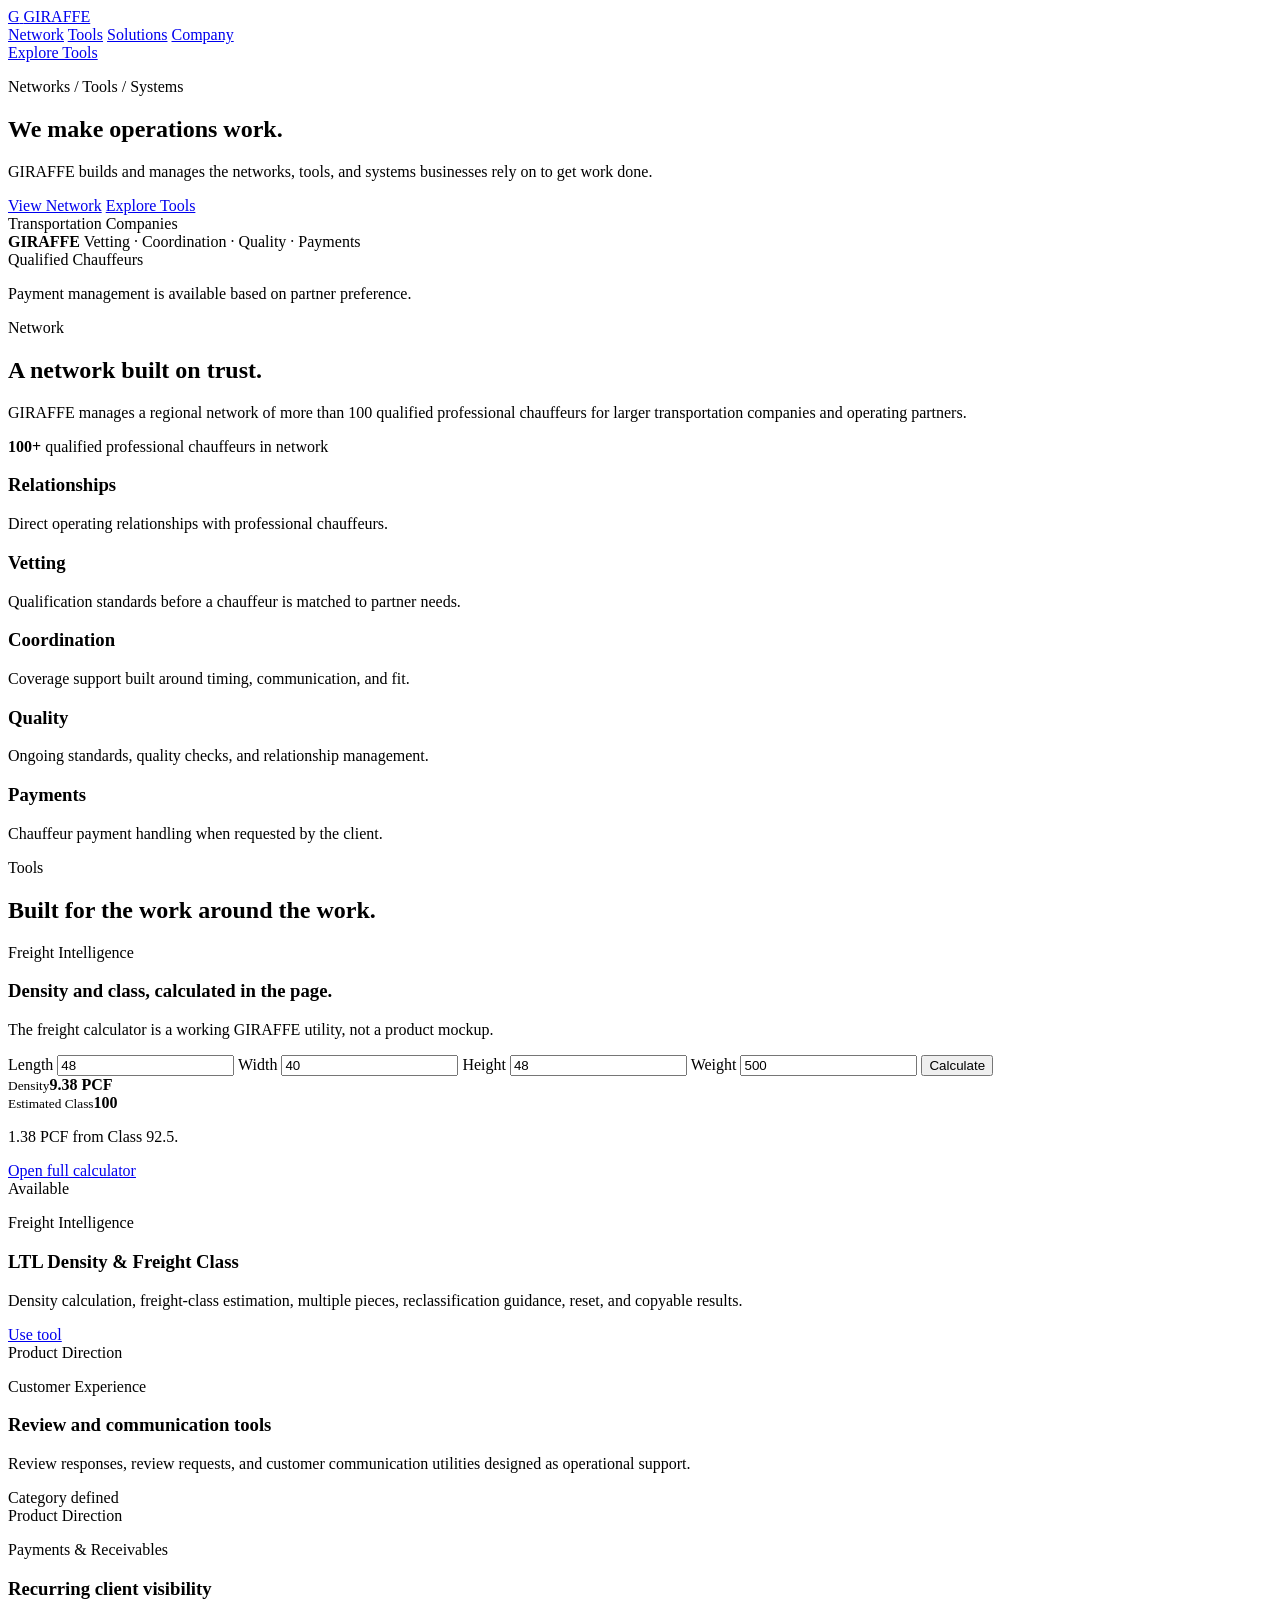
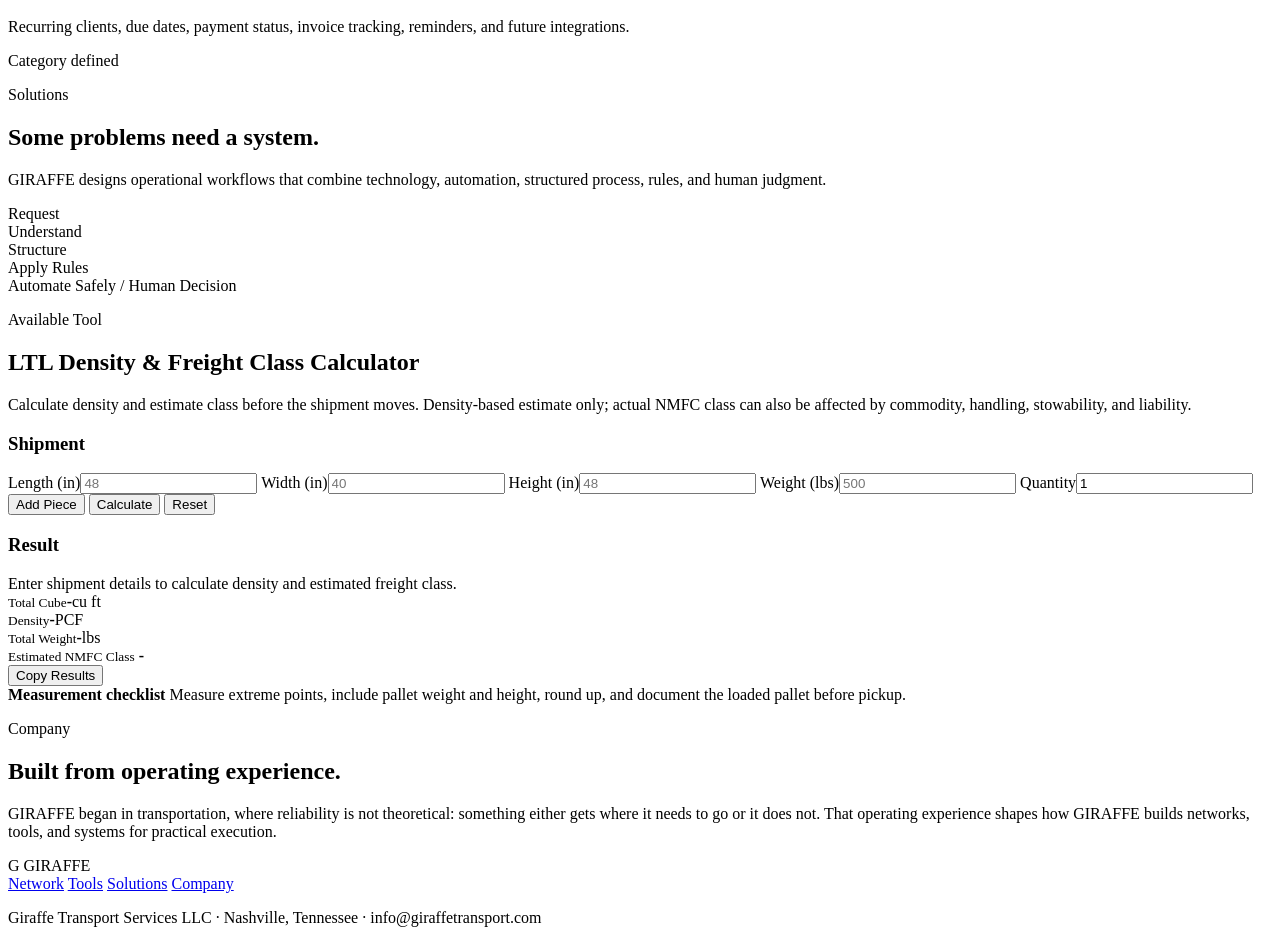
==== index.html @ 30cf12c5 "Create index.html" ====
<!DOCTYPE html>
<html lang="en">
<head>
  <meta charset="UTF-8" />
  <meta name="viewport" content="width=device-width, initial-scale=1.0" />
  <title>GIRAFFE | We make operations work</title>
  <meta name="description" content="GIRAFFE builds and manages the networks, tools, and systems businesses rely on to get work done." />
  <link rel="preconnect" href="https://fonts.googleapis.com">
  <link rel="preconnect" href="https://fonts.gstatic.com" crossorigin>
  <link href="https://fonts.googleapis.com/css2?family=Inter:wght@400;500;600;700;800&display=swap" rel="stylesheet">
  <link rel="stylesheet" href="styles.css" />
</head>
<body>
  <div class="ambient"></div>

  <header class="site-header">
    <a class="brand" href="#top" aria-label="GIRAFFE home">
      <span class="brand-mark">G</span>
      <span>GIRAFFE</span>
    </a>
    <nav aria-label="Primary navigation">
      <a href="#network">Network</a>
      <a href="#tools">Tools</a>
      <a href="#systems">Solutions</a>
      <a href="#company">Company</a>
    </nav>
    <a class="header-cta" href="#freight-tool">Explore Tools</a>
  </header>

  <main id="top">
    <section class="hero section-pad">
      <div class="hero-copy">
        <p class="eyebrow">Networks / Tools / Systems</p>
        <h1>We make operations work.</h1>
        <p class="hero-lede">GIRAFFE builds and manages the networks, tools, and systems businesses rely on to get work done.</p>
        <div class="hero-actions">
          <a class="button primary" href="#network">View Network</a>
          <a class="button secondary" href="#tools">Explore Tools</a>
        </div>
      </div>

      <div class="operating-map" aria-label="GIRAFFE operating model">
        <div class="map-node">Transportation Companies</div>
        <div class="map-core">
          <strong>GIRAFFE</strong>
          <span>Vetting · Coordination · Quality · Payments</span>
        </div>
        <div class="map-node">Qualified Chauffeurs</div>
        <p>Payment management is available based on partner preference.</p>
      </div>
    </section>

    <section id="network" class="network section-pad">
      <div class="section-intro wide">
        <p class="eyebrow">Network</p>
        <h2>A network built on trust.</h2>
        <p>GIRAFFE manages a regional network of more than 100 qualified professional chauffeurs for larger transportation companies and operating partners.</p>
      </div>

      <div class="network-grid">
        <div class="network-proof">
          <strong>100+</strong>
          <span>qualified professional chauffeurs in network</span>
        </div>
        <div class="network-process">
          <article>
            <h3>Relationships</h3>
            <p>Direct operating relationships with professional chauffeurs.</p>
          </article>
          <article>
            <h3>Vetting</h3>
            <p>Qualification standards before a chauffeur is matched to partner needs.</p>
          </article>
          <article>
            <h3>Coordination</h3>
            <p>Coverage support built around timing, communication, and fit.</p>
          </article>
          <article>
            <h3>Quality</h3>
            <p>Ongoing standards, quality checks, and relationship management.</p>
          </article>
          <article>
            <h3>Payments</h3>
            <p>Chauffeur payment handling when requested by the client.</p>
          </article>
        </div>
      </div>
    </section>

    <section id="tools" class="tools section-pad">
      <div class="section-intro wide">
        <p class="eyebrow">Tools</p>
        <h2>Built for the work around the work.</h2>
      </div>

      <div class="demo-shell" id="freight-demo">
        <div class="quick-copy">
          <p class="eyebrow">Freight Intelligence</p>
          <h3>Density and class, calculated in the page.</h3>
          <p>The freight calculator is a working GIRAFFE utility, not a product mockup.</p>
        </div>
        <div class="quick-inputs" aria-label="Quick freight calculator">
          <label>Length <input id="quickLength" type="number" value="48" min="1" /></label>
          <label>Width <input id="quickWidth" type="number" value="40" min="1" /></label>
          <label>Height <input id="quickHeight" type="number" value="48" min="1" /></label>
          <label>Weight <input id="quickWeight" type="number" value="500" min="1" /></label>
          <button class="button primary" id="quickCalculate">Calculate</button>
        </div>
        <div class="quick-results" aria-live="polite">
          <div><small>Density</small><strong id="quickDensity">9.38 PCF</strong></div>
          <div><small>Estimated Class</small><strong id="quickClass">100</strong></div>
          <p id="quickDistance">1.38 PCF from Class 92.5.</p>
          <a href="#freight-tool">Open full calculator</a>
        </div>
      </div>

      <div class="tool-grid">
        <article class="tool-card live">
          <div class="status available">Available</div>
          <p class="tool-kicker">Freight Intelligence</p>
          <h3>LTL Density & Freight Class</h3>
          <p>Density calculation, freight-class estimation, multiple pieces, reclassification guidance, reset, and copyable results.</p>
          <a href="#freight-tool">Use tool</a>
        </article>
        <article class="tool-card">
          <div class="status direction">Product Direction</div>
          <p class="tool-kicker">Customer Experience</p>
          <h3>Review and communication tools</h3>
          <p>Review responses, review requests, and customer communication utilities designed as operational support.</p>
          <span>Category defined</span>
        </article>
        <article class="tool-card">
          <div class="status direction">Product Direction</div>
          <p class="tool-kicker">Payments & Receivables</p>
          <h3>Recurring client visibility</h3>
          <p>Recurring clients, due dates, payment status, invoice tracking, reminders, and future integrations.</p>
          <span>Category defined</span>
        </article>
      </div>
    </section>

    <section id="systems" class="systems section-pad">
      <div class="split">
        <div>
          <p class="eyebrow">Solutions</p>
          <h2>Some problems need a system.</h2>
          <p>GIRAFFE designs operational workflows that combine technology, automation, structured process, rules, and human judgment.</p>
        </div>
        <div class="workflow" aria-label="Workflow model">
          <div>Request</div>
          <div>Understand</div>
          <div>Structure</div>
          <div>Apply Rules</div>
          <div>Automate Safely / Human Decision</div>
        </div>
      </div>
    </section>

    <section id="freight-tool" class="calculator section-pad">
      <div class="section-intro wide">
        <p class="eyebrow">Available Tool</p>
        <h2>LTL Density & Freight Class Calculator</h2>
        <p>Calculate density and estimate class before the shipment moves. Density-based estimate only; actual NMFC class can also be affected by commodity, handling, stowability, and liability.</p>
      </div>

      <div class="calculator-shell">
        <div class="calc-card input-card">
          <h3>Shipment</h3>
          <div class="input-grid">
            <label>Length (in)<input type="number" id="length" placeholder="48" min="1" step="0.1"></label>
            <label>Width (in)<input type="number" id="width" placeholder="40" min="1" step="0.1"></label>
            <label>Height (in)<input type="number" id="height" placeholder="48" min="1" step="0.1"></label>
            <label>Weight (lbs)<input type="number" id="weight" placeholder="500" min="1" step="0.1"></label>
            <label>Quantity<input type="number" id="qty" value="1" min="1" step="1"></label>
          </div>
          <div class="calc-actions">
            <button id="addPiece">Add Piece</button>
            <button id="calculate" class="primary-action">Calculate</button>
            <button id="resetAll" class="ghost-action">Reset</button>
          </div>
          <div id="pieceList" class="piece-list"></div>
        </div>

        <div class="calc-card result-card">
          <h3>Result</h3>
          <div id="emptyState" class="empty-state">Enter shipment details to calculate density and estimated freight class.</div>
          <div id="results" class="results">
            <div class="result-grid">
              <div><small>Total Cube</small><strong id="totalCube">-</strong><span>cu ft</span></div>
              <div><small>Density</small><strong id="density">-</strong><span>PCF</span></div>
              <div><small>Total Weight</small><strong id="totalWeight">-</strong><span>lbs</span></div>
            </div>
            <div class="class-result">
              <small>Estimated NMFC Class</small>
              <strong id="classBadge">-</strong>
            </div>
            <div id="whatIf" class="what-if"></div>
            <button id="copyResults" class="copy-button">Copy Results</button>
          </div>
        </div>
      </div>

      <div class="checklist">
        <strong>Measurement checklist</strong>
        <span>Measure extreme points, include pallet weight and height, round up, and document the loaded pallet before pickup.</span>
      </div>
    </section>

    <section id="company" class="company section-pad">
      <p class="eyebrow">Company</p>
      <h2>Built from operating experience.</h2>
      <p>GIRAFFE began in transportation, where reliability is not theoretical: something either gets where it needs to go or it does not. That operating experience shapes how GIRAFFE builds networks, tools, and systems for practical execution.</p>
    </section>
  </main>

  <footer class="footer">
    <div class="brand">
      <span class="brand-mark">G</span>
      <span>GIRAFFE</span>
    </div>
    <div>
      <a href="#network">Network</a>
      <a href="#tools">Tools</a>
      <a href="#systems">Solutions</a>
      <a href="#company">Company</a>
    </div>
    <p>Giraffe Transport Services LLC · Nashville, Tennessee · info@giraffetransport.com</p>
  </footer>

  <script src="script.js"></script>
</body>
</html>
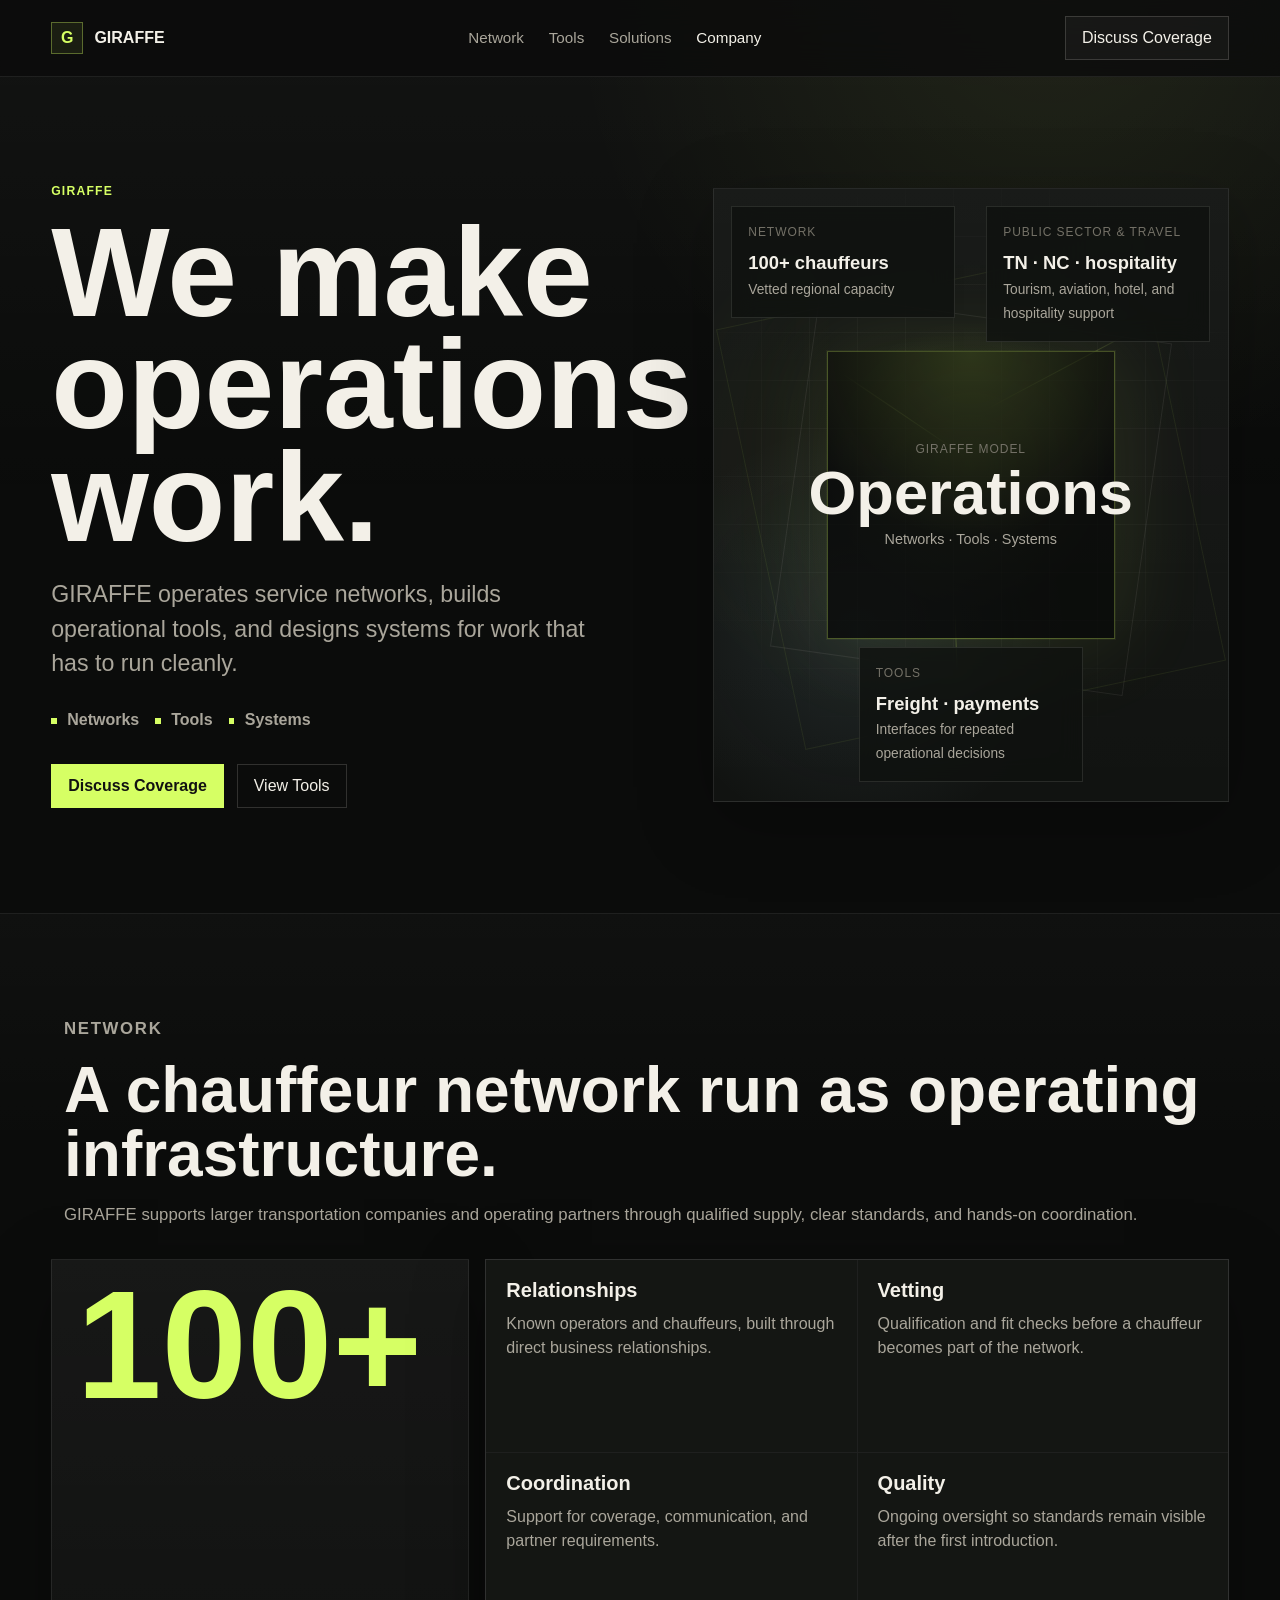
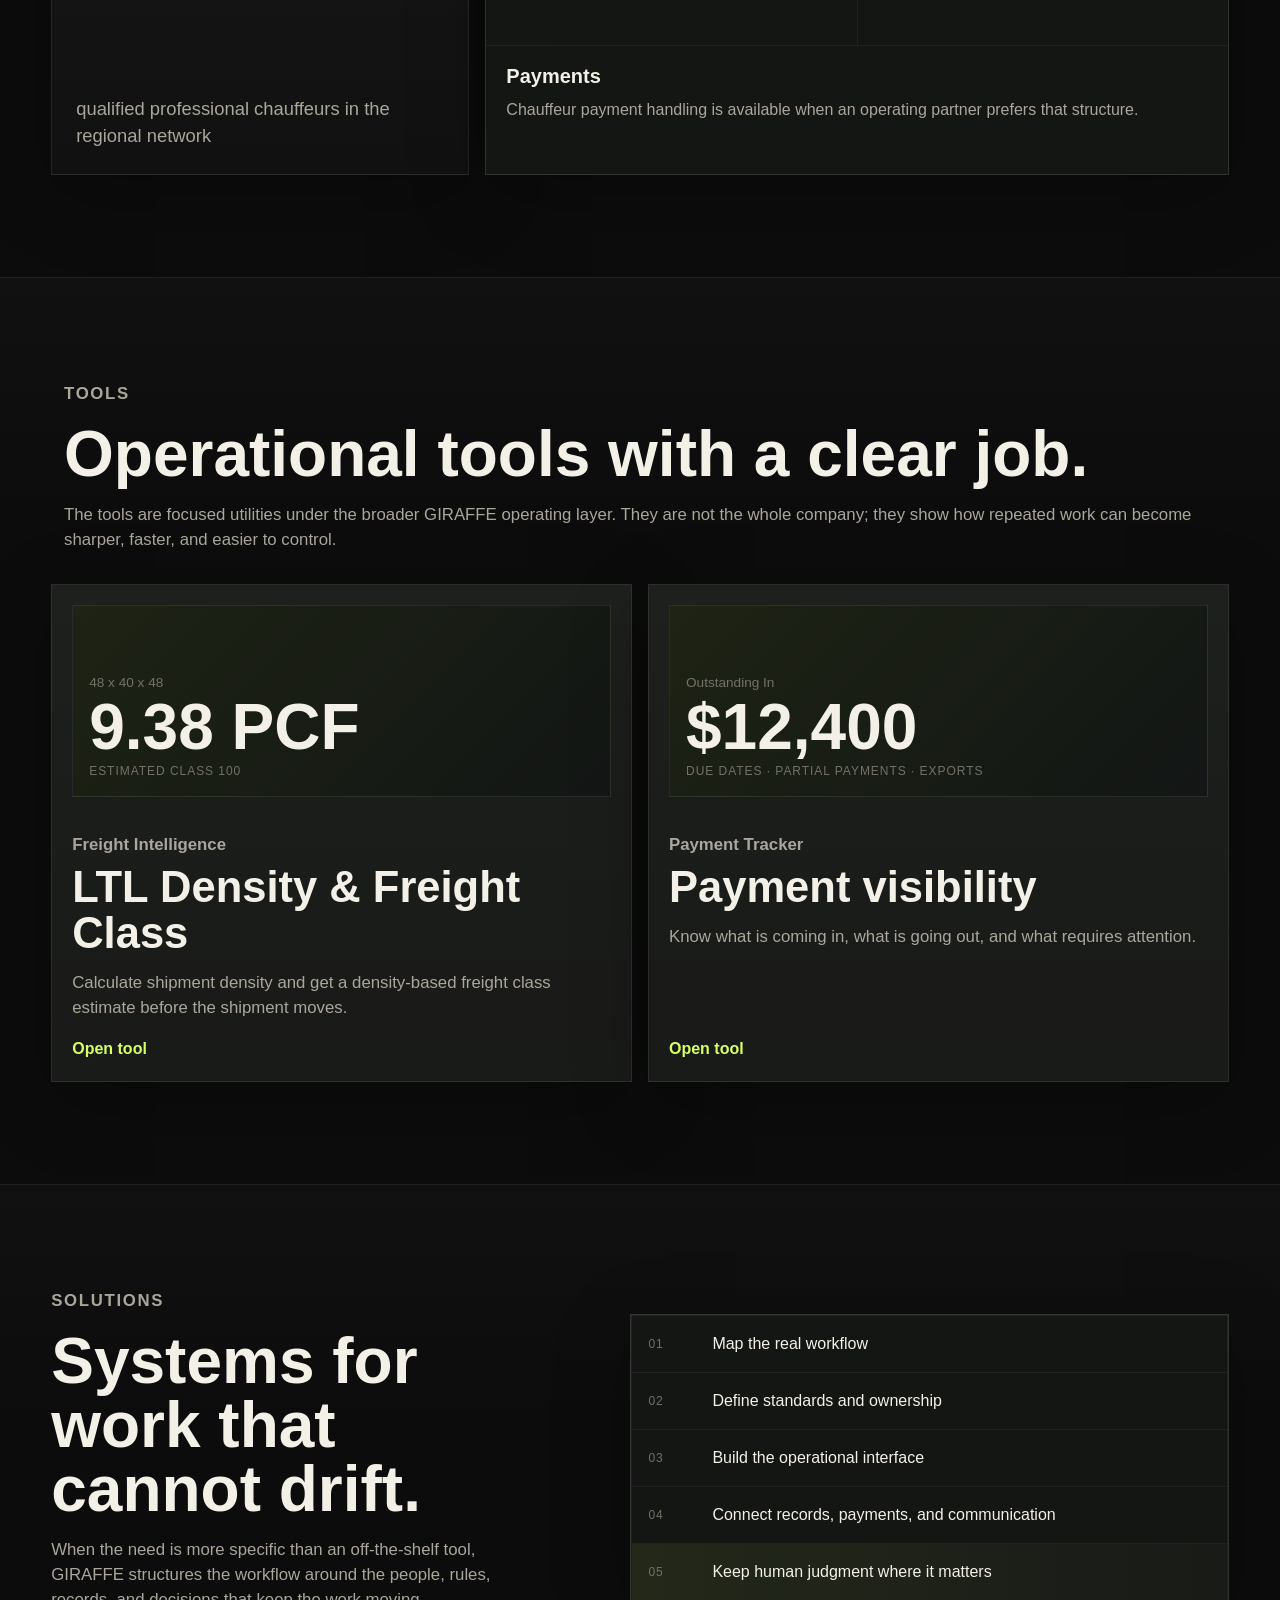
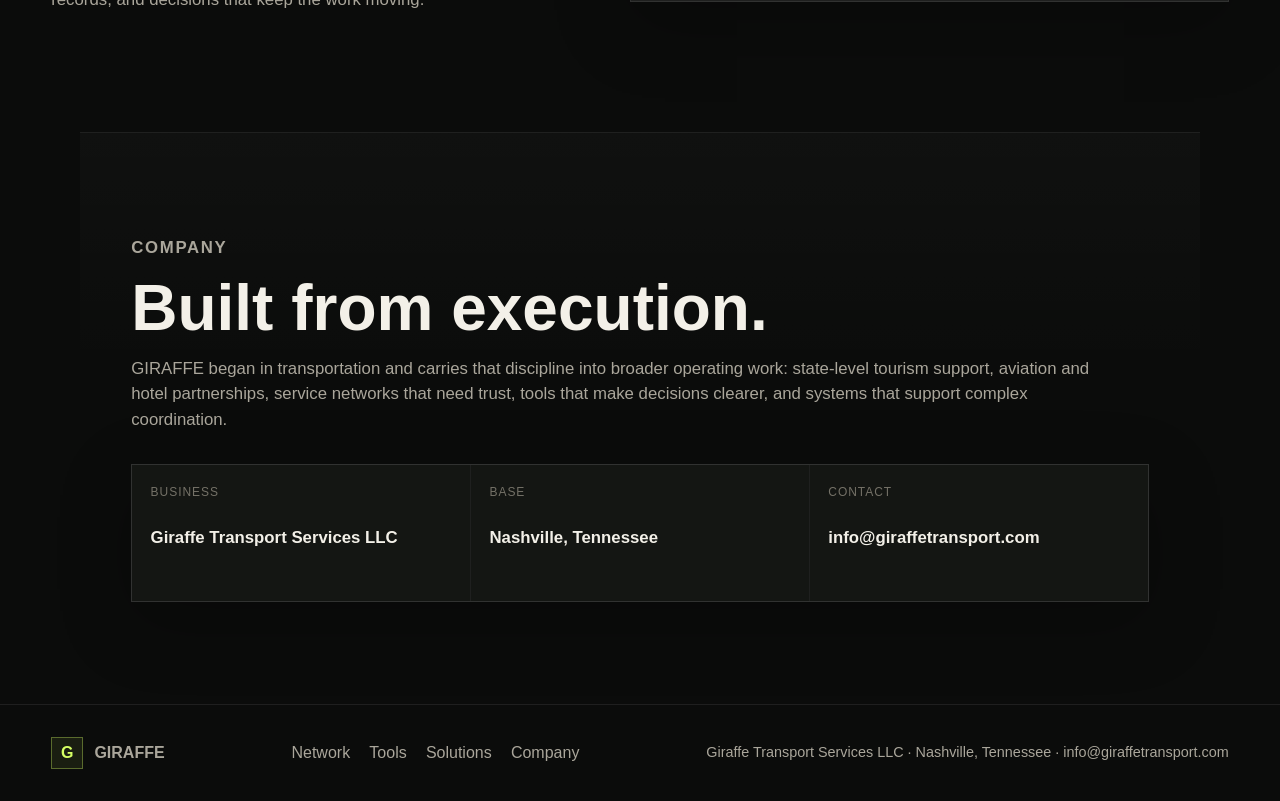
==== commit 871d3841: "Publish refined GIRAFFE homepage" ====
--- a/index.html
+++ b/index.html
@@ -4,11 +4,11 @@
   <meta charset="UTF-8" />
   <meta name="viewport" content="width=device-width, initial-scale=1.0" />
   <title>GIRAFFE | We make operations work</title>
-  <meta name="description" content="GIRAFFE builds and manages the networks, tools, and systems businesses rely on to get work done." />
+  <meta name="description" content="GIRAFFE operates service networks, builds practical tools, and designs systems for complex operational work." />
   <link rel="preconnect" href="https://fonts.googleapis.com">
   <link rel="preconnect" href="https://fonts.gstatic.com" crossorigin>
   <link href="https://fonts.googleapis.com/css2?family=Inter:wght@400;500;600;700;800&display=swap" rel="stylesheet">
-  <link rel="stylesheet" href="styles.css" />
+  <link rel="stylesheet" href="styles.css?v=13" />
 </head>
 <body>
   <div class="ambient"></div>
@@ -24,192 +24,160 @@
       <a href="#systems">Solutions</a>
       <a href="#company">Company</a>
     </nav>
-    <a class="header-cta" href="#freight-tool">Explore Tools</a>
+    <a class="header-cta" href="#company">Discuss Coverage</a>
   </header>
 
   <main id="top">
     <section class="hero section-pad">
       <div class="hero-copy">
-        <p class="eyebrow">Networks / Tools / Systems</p>
+        <p class="eyebrow">GIRAFFE</p>
         <h1>We make operations work.</h1>
-        <p class="hero-lede">GIRAFFE builds and manages the networks, tools, and systems businesses rely on to get work done.</p>
+        <p class="hero-lede">GIRAFFE operates service networks, builds operational tools, and designs systems for work that has to run cleanly.</p>
+        <div class="hero-signals" aria-label="GIRAFFE operating signals">
+          <span>Networks</span>
+          <span>Tools</span>
+          <span>Systems</span>
+        </div>
         <div class="hero-actions">
-          <a class="button primary" href="#network">View Network</a>
-          <a class="button secondary" href="#tools">Explore Tools</a>
-        </div>
-      </div>
-
-      <div class="operating-map" aria-label="GIRAFFE operating model">
-        <div class="map-node">Transportation Companies</div>
-        <div class="map-core">
-          <strong>GIRAFFE</strong>
-          <span>Vetting · Coordination · Quality · Payments</span>
-        </div>
-        <div class="map-node">Qualified Chauffeurs</div>
-        <p>Payment management is available based on partner preference.</p>
-      </div>
-    </section>
-
-    <section id="network" class="network section-pad">
+          <a class="button primary" href="#company">Discuss Coverage</a>
+          <a class="button secondary" href="#tools">View Tools</a>
+        </div>
+      </div>
+
+      <div class="model-stage" aria-label="GIRAFFE operating model">
+        <div class="model-grid" aria-hidden="true"></div>
+        <div class="model-core">
+          <small>GIRAFFE Model</small>
+          <strong>Operations</strong>
+          <span>Networks · Tools · Systems</span>
+        </div>
+        <div class="model-node node-network">
+          <small>Network</small>
+          <strong>100+ chauffeurs</strong>
+          <span>Vetted regional capacity</span>
+        </div>
+        <div class="model-node node-travel">
+          <small>Public Sector & Travel</small>
+          <strong>TN · NC · hospitality</strong>
+          <span>Tourism, aviation, hotel, and hospitality support</span>
+        </div>
+        <div class="model-node node-tools">
+          <small>Tools</small>
+          <strong>Freight · payments</strong>
+          <span>Interfaces for repeated operational decisions</span>
+        </div>
+        <div class="model-line line-one" aria-hidden="true"></div>
+        <div class="model-line line-two" aria-hidden="true"></div>
+        <div class="model-line line-three" aria-hidden="true"></div>
+      </div>
+    </section>
+
+    <section id="network" class="network chapter section-pad">
       <div class="section-intro wide">
         <p class="eyebrow">Network</p>
-        <h2>A network built on trust.</h2>
-        <p>GIRAFFE manages a regional network of more than 100 qualified professional chauffeurs for larger transportation companies and operating partners.</p>
+        <h2>A chauffeur network run as operating infrastructure.</h2>
+        <p>GIRAFFE supports larger transportation companies and operating partners through qualified supply, clear standards, and hands-on coordination.</p>
       </div>
 
       <div class="network-grid">
         <div class="network-proof">
           <strong>100+</strong>
-          <span>qualified professional chauffeurs in network</span>
+          <span>qualified professional chauffeurs in the regional network</span>
         </div>
         <div class="network-process">
           <article>
             <h3>Relationships</h3>
-            <p>Direct operating relationships with professional chauffeurs.</p>
+            <p>Known operators and chauffeurs, built through direct business relationships.</p>
           </article>
           <article>
             <h3>Vetting</h3>
-            <p>Qualification standards before a chauffeur is matched to partner needs.</p>
+            <p>Qualification and fit checks before a chauffeur becomes part of the network.</p>
           </article>
           <article>
             <h3>Coordination</h3>
-            <p>Coverage support built around timing, communication, and fit.</p>
+            <p>Support for coverage, communication, and partner requirements.</p>
           </article>
           <article>
             <h3>Quality</h3>
-            <p>Ongoing standards, quality checks, and relationship management.</p>
+            <p>Ongoing oversight so standards remain visible after the first introduction.</p>
           </article>
           <article>
             <h3>Payments</h3>
-            <p>Chauffeur payment handling when requested by the client.</p>
-          </article>
-        </div>
-      </div>
-    </section>
-
-    <section id="tools" class="tools section-pad">
+            <p>Chauffeur payment handling is available when an operating partner prefers that structure.</p>
+          </article>
+        </div>
+      </div>
+    </section>
+
+    <section id="tools" class="tools chapter section-pad">
       <div class="section-intro wide">
         <p class="eyebrow">Tools</p>
-        <h2>Built for the work around the work.</h2>
-      </div>
-
-      <div class="demo-shell" id="freight-demo">
-        <div class="quick-copy">
-          <p class="eyebrow">Freight Intelligence</p>
-          <h3>Density and class, calculated in the page.</h3>
-          <p>The freight calculator is a working GIRAFFE utility, not a product mockup.</p>
-        </div>
-        <div class="quick-inputs" aria-label="Quick freight calculator">
-          <label>Length <input id="quickLength" type="number" value="48" min="1" /></label>
-          <label>Width <input id="quickWidth" type="number" value="40" min="1" /></label>
-          <label>Height <input id="quickHeight" type="number" value="48" min="1" /></label>
-          <label>Weight <input id="quickWeight" type="number" value="500" min="1" /></label>
-          <button class="button primary" id="quickCalculate">Calculate</button>
-        </div>
-        <div class="quick-results" aria-live="polite">
-          <div><small>Density</small><strong id="quickDensity">9.38 PCF</strong></div>
-          <div><small>Estimated Class</small><strong id="quickClass">100</strong></div>
-          <p id="quickDistance">1.38 PCF from Class 92.5.</p>
-          <a href="#freight-tool">Open full calculator</a>
-        </div>
+        <h2>Operational tools with a clear job.</h2>
+        <p>The tools are focused utilities under the broader GIRAFFE operating layer. They are not the whole company; they show how repeated work can become sharper, faster, and easier to control.</p>
       </div>
 
       <div class="tool-grid">
-        <article class="tool-card live">
-          <div class="status available">Available</div>
+        <article class="tool-card tool-link-card">
+          <div class="tool-preview freight-preview" aria-hidden="true">
+            <span>48 x 40 x 48</span>
+            <strong>9.38 PCF</strong>
+            <small>Estimated Class 100</small>
+          </div>
           <p class="tool-kicker">Freight Intelligence</p>
           <h3>LTL Density & Freight Class</h3>
-          <p>Density calculation, freight-class estimation, multiple pieces, reclassification guidance, reset, and copyable results.</p>
-          <a href="#freight-tool">Use tool</a>
+          <p>Calculate shipment density and get a density-based freight class estimate before the shipment moves.</p>
+          <a href="tools/freight-intelligence/">Open tool</a>
         </article>
-        <article class="tool-card">
-          <div class="status direction">Product Direction</div>
-          <p class="tool-kicker">Customer Experience</p>
-          <h3>Review and communication tools</h3>
-          <p>Review responses, review requests, and customer communication utilities designed as operational support.</p>
-          <span>Category defined</span>
+
+        <article class="tool-card tool-link-card">
+          <div class="tool-preview payment-preview" aria-hidden="true">
+            <span>Outstanding In</span>
+            <strong>$12,400</strong>
+            <small>Due dates · Partial payments · Exports</small>
+          </div>
+          <p class="tool-kicker">Payment Tracker</p>
+          <h3>Payment visibility</h3>
+          <p>Know what is coming in, what is going out, and what requires attention.</p>
+          <a href="tools/payment-tracker/">Open tool</a>
         </article>
-        <article class="tool-card">
-          <div class="status direction">Product Direction</div>
-          <p class="tool-kicker">Payments & Receivables</p>
-          <h3>Recurring client visibility</h3>
-          <p>Recurring clients, due dates, payment status, invoice tracking, reminders, and future integrations.</p>
-          <span>Category defined</span>
-        </article>
-      </div>
-    </section>
-
-    <section id="systems" class="systems section-pad">
+      </div>
+    </section>
+
+    <section id="systems" class="systems chapter section-pad">
       <div class="split">
         <div>
           <p class="eyebrow">Solutions</p>
-          <h2>Some problems need a system.</h2>
-          <p>GIRAFFE designs operational workflows that combine technology, automation, structured process, rules, and human judgment.</p>
-        </div>
-        <div class="workflow" aria-label="Workflow model">
-          <div>Request</div>
-          <div>Understand</div>
-          <div>Structure</div>
-          <div>Apply Rules</div>
-          <div>Automate Safely / Human Decision</div>
-        </div>
-      </div>
-    </section>
-
-    <section id="freight-tool" class="calculator section-pad">
-      <div class="section-intro wide">
-        <p class="eyebrow">Available Tool</p>
-        <h2>LTL Density & Freight Class Calculator</h2>
-        <p>Calculate density and estimate class before the shipment moves. Density-based estimate only; actual NMFC class can also be affected by commodity, handling, stowability, and liability.</p>
-      </div>
-
-      <div class="calculator-shell">
-        <div class="calc-card input-card">
-          <h3>Shipment</h3>
-          <div class="input-grid">
-            <label>Length (in)<input type="number" id="length" placeholder="48" min="1" step="0.1"></label>
-            <label>Width (in)<input type="number" id="width" placeholder="40" min="1" step="0.1"></label>
-            <label>Height (in)<input type="number" id="height" placeholder="48" min="1" step="0.1"></label>
-            <label>Weight (lbs)<input type="number" id="weight" placeholder="500" min="1" step="0.1"></label>
-            <label>Quantity<input type="number" id="qty" value="1" min="1" step="1"></label>
-          </div>
-          <div class="calc-actions">
-            <button id="addPiece">Add Piece</button>
-            <button id="calculate" class="primary-action">Calculate</button>
-            <button id="resetAll" class="ghost-action">Reset</button>
-          </div>
-          <div id="pieceList" class="piece-list"></div>
-        </div>
-
-        <div class="calc-card result-card">
-          <h3>Result</h3>
-          <div id="emptyState" class="empty-state">Enter shipment details to calculate density and estimated freight class.</div>
-          <div id="results" class="results">
-            <div class="result-grid">
-              <div><small>Total Cube</small><strong id="totalCube">-</strong><span>cu ft</span></div>
-              <div><small>Density</small><strong id="density">-</strong><span>PCF</span></div>
-              <div><small>Total Weight</small><strong id="totalWeight">-</strong><span>lbs</span></div>
-            </div>
-            <div class="class-result">
-              <small>Estimated NMFC Class</small>
-              <strong id="classBadge">-</strong>
-            </div>
-            <div id="whatIf" class="what-if"></div>
-            <button id="copyResults" class="copy-button">Copy Results</button>
-          </div>
-        </div>
-      </div>
-
-      <div class="checklist">
-        <strong>Measurement checklist</strong>
-        <span>Measure extreme points, include pallet weight and height, round up, and document the loaded pallet before pickup.</span>
-      </div>
-    </section>
-
-    <section id="company" class="company section-pad">
+          <h2>Systems for work that cannot drift.</h2>
+          <p>When the need is more specific than an off-the-shelf tool, GIRAFFE structures the workflow around the people, rules, records, and decisions that keep the work moving.</p>
+        </div>
+        <div class="workflow" aria-label="Systems capability">
+          <div><small>01</small><span>Map the real workflow</span></div>
+          <div><small>02</small><span>Define standards and ownership</span></div>
+          <div><small>03</small><span>Build the operational interface</span></div>
+          <div><small>04</small><span>Connect records, payments, and communication</span></div>
+          <div><small>05</small><span>Keep human judgment where it matters</span></div>
+        </div>
+      </div>
+    </section>
+
+    <section id="company" class="company chapter section-pad">
       <p class="eyebrow">Company</p>
-      <h2>Built from operating experience.</h2>
-      <p>GIRAFFE began in transportation, where reliability is not theoretical: something either gets where it needs to go or it does not. That operating experience shapes how GIRAFFE builds networks, tools, and systems for practical execution.</p>
+      <h2>Built from execution.</h2>
+      <p>GIRAFFE began in transportation and carries that discipline into broader operating work: state-level tourism support, aviation and hotel partnerships, service networks that need trust, tools that make decisions clearer, and systems that support complex coordination.</p>
+      <div class="company-proof">
+        <div>
+          <small>Business</small>
+          <strong>Giraffe Transport Services LLC</strong>
+        </div>
+        <div>
+          <small>Base</small>
+          <strong>Nashville, Tennessee</strong>
+        </div>
+        <div>
+          <small>Contact</small>
+          <strong><a href="mailto:info@giraffetransport.com">info@giraffetransport.com</a></strong>
+        </div>
+      </div>
     </section>
   </main>
 
@@ -227,6 +195,6 @@
     <p>Giraffe Transport Services LLC · Nashville, Tennessee · info@giraffetransport.com</p>
   </footer>
 
-  <script src="script.js"></script>
+  <script src="script.js?v=13"></script>
 </body>
 </html>
--- a/styles.css
+++ b/styles.css
@@ -0,0 +1,1318 @@
+:root {
+  --bg: #0b0c0b;
+  --bg-2: #10110f;
+  --panel: #141613;
+  --panel-2: #191b17;
+  --line: rgba(244, 242, 235, 0.085);
+  --line-strong: rgba(244, 242, 235, 0.16);
+  --text: #f3f0e8;
+  --muted: #aaa69b;
+  --muted-2: #747167;
+  --accent: #d6ff64;
+  --accent-soft: rgba(214, 255, 100, 0.1);
+  --accent-2: #9bc7df;
+  --danger: #ffb86b;
+  --shadow: 0 20px 70px rgba(0, 0, 0, 0.26);
+}
+
+* { box-sizing: border-box; }
+
+html { scroll-behavior: smooth; }
+
+body {
+  margin: 0;
+  background: var(--bg);
+  color: var(--text);
+  font-family: Inter, -apple-system, BlinkMacSystemFont, "Segoe UI", sans-serif;
+  line-height: 1.5;
+  overflow-x: hidden;
+}
+
+body.js { scroll-padding-top: 5rem; }
+
+a { color: inherit; text-decoration: none; }
+
+button,
+input,
+select,
+textarea { font: inherit; }
+
+.ambient {
+  position: fixed;
+  inset: 0;
+  pointer-events: none;
+  background:
+    radial-gradient(circle at 82% 0%, rgba(214, 255, 100, 0.075), transparent 30rem),
+    linear-gradient(180deg, rgba(255, 255, 255, 0.035), transparent 32rem);
+  z-index: 0;
+}
+
+.site-header,
+main,
+.footer {
+  position: relative;
+  z-index: 1;
+}
+
+.site-header {
+  position: sticky;
+  top: 0;
+  z-index: 10;
+  display: flex;
+  align-items: center;
+  justify-content: space-between;
+  gap: 2rem;
+  padding: 1rem clamp(1.25rem, 4vw, 4rem);
+  background: rgba(11, 12, 11, 0.82);
+  border-bottom: 1px solid var(--line);
+  backdrop-filter: blur(18px);
+}
+
+.brand {
+  display: inline-flex;
+  align-items: center;
+  gap: 0.7rem;
+  font-weight: 800;
+  letter-spacing: 0;
+  text-transform: uppercase;
+}
+
+.brand-mark {
+  display: grid;
+  place-items: center;
+  width: 2rem;
+  height: 2rem;
+  border: 1px solid rgba(214, 255, 100, 0.34);
+  background: rgba(214, 255, 100, 0.075);
+  color: var(--accent);
+}
+
+nav {
+  display: flex;
+  align-items: center;
+  gap: 1.55rem;
+  color: var(--muted);
+  font-size: 0.95rem;
+}
+
+nav a:hover,
+.site-header a.active,
+.footer a:hover { color: var(--text); }
+
+.header-cta,
+.button,
+.calc-actions button,
+.copy-button,
+.actions button {
+  display: inline-flex;
+  align-items: center;
+  justify-content: center;
+  min-height: 2.75rem;
+  border: 1px solid var(--line-strong);
+  padding: 0 1rem;
+  background: rgba(255, 255, 255, 0.035);
+  color: var(--text);
+  cursor: pointer;
+  transition: transform 160ms ease, border-color 160ms ease, background 160ms ease;
+}
+
+.header-cta:hover,
+.button:hover,
+.calc-actions button:hover,
+.copy-button:hover,
+.actions button:hover {
+  transform: translateY(-1px);
+  border-color: rgba(214, 255, 100, 0.48);
+}
+
+.primary,
+.primary-action {
+  background: var(--accent);
+  border-color: var(--accent);
+  color: #111;
+  font-weight: 750;
+}
+
+.secondary,
+.ghost-action { background: transparent; }
+
+.danger {
+  background: transparent;
+  color: var(--danger);
+  border-color: rgba(255, 184, 107, 0.26);
+}
+
+.section-pad {
+  position: relative;
+  padding: clamp(4.5rem, 8vw, 8rem) clamp(1.25rem, 4vw, 4rem);
+  scroll-margin-top: 5rem;
+}
+
+.chapter {
+  border-top: 1px solid var(--line);
+  background:
+    linear-gradient(180deg, rgba(255, 255, 255, 0.018), transparent 15rem),
+    var(--bg);
+}
+
+.hero {
+  display: grid;
+  grid-template-columns: minmax(0, 1.04fr) minmax(24rem, 0.96fr);
+  align-items: center;
+  gap: clamp(2.5rem, 8vw, 8rem);
+  min-height: calc(100vh - 4rem);
+  max-width: 1440px;
+  margin: 0 auto;
+}
+
+.eyebrow {
+  margin: 0 0 1rem;
+  color: var(--accent);
+  font-size: 0.76rem;
+  font-weight: 800;
+  letter-spacing: 0.1em;
+  text-transform: uppercase;
+}
+
+h1,
+h2,
+h3,
+p { margin-top: 0; }
+
+h1 {
+  max-width: 11ch;
+  margin-bottom: 1.35rem;
+  font-size: clamp(4.5rem, 9.8vw, 8.4rem);
+  line-height: 0.9;
+  letter-spacing: 0;
+}
+
+h2 {
+  margin-bottom: 1rem;
+  font-size: clamp(2.25rem, 5vw, 4.75rem);
+  line-height: 1;
+  letter-spacing: 0;
+}
+
+h3 {
+  font-size: clamp(1.35rem, 2.6vw, 2.1rem);
+  line-height: 1.05;
+}
+
+.hero-lede {
+  max-width: 44rem;
+  color: var(--muted);
+  font-size: clamp(1.16rem, 2vw, 1.45rem);
+}
+
+.hero-signals {
+  display: flex;
+  flex-wrap: wrap;
+  gap: 1rem;
+  margin-top: 1.65rem;
+  color: var(--muted);
+}
+
+.hero-signals span {
+  position: relative;
+  padding-left: 1rem;
+  font-weight: 650;
+}
+
+.hero-signals span::before {
+  content: "";
+  position: absolute;
+  left: 0;
+  top: 0.64em;
+  width: 0.36rem;
+  height: 0.36rem;
+  background: var(--accent);
+}
+
+.hero-actions {
+  display: flex;
+  flex-wrap: wrap;
+  gap: 0.8rem;
+  margin-top: 2rem;
+}
+
+.operating-map,
+.model-stage,
+.network-proof,
+.network-process,
+.tool-card,
+.workflow,
+.calculator-shell,
+.calc-card,
+.dashboard,
+.payment-layout,
+.checklist,
+.company-proof,
+.tool-preview {
+  border: 1px solid var(--line);
+  background: linear-gradient(180deg, rgba(255, 255, 255, 0.05), rgba(255, 255, 255, 0.018));
+  box-shadow: var(--shadow);
+}
+
+.model-stage {
+  position: relative;
+  min-height: clamp(34rem, 48vw, 44rem);
+  overflow: hidden;
+  background:
+    radial-gradient(circle at 50% 45%, rgba(214, 255, 100, 0.13), transparent 9rem),
+    radial-gradient(circle at 28% 72%, rgba(155, 199, 223, 0.1), transparent 13rem),
+    linear-gradient(180deg, rgba(255, 255, 255, 0.052), rgba(255, 255, 255, 0.016)),
+    #0d0f0d;
+}
+
+.model-grid {
+  position: absolute;
+  inset: -1px;
+  background:
+    linear-gradient(rgba(244, 242, 235, 0.045) 1px, transparent 1px),
+    linear-gradient(90deg, rgba(244, 242, 235, 0.045) 1px, transparent 1px);
+  background-size: 3rem 3rem;
+  mask-image: radial-gradient(circle at 50% 45%, black 0 42%, transparent 73%);
+  opacity: 0.75;
+}
+
+.model-grid::after {
+  content: "";
+  position: absolute;
+  inset: 0;
+  background: linear-gradient(90deg, transparent, rgba(214, 255, 100, 0.12), transparent);
+  transform: translateX(-75%);
+  animation: modelScan 7.5s ease-in-out infinite;
+}
+
+.model-core {
+  position: absolute;
+  left: 50%;
+  top: 50%;
+  z-index: 2;
+  width: clamp(13rem, 23vw, 18rem);
+  min-height: clamp(13rem, 23vw, 18rem);
+  display: grid;
+  place-content: center;
+  gap: 0.4rem;
+  text-align: center;
+  transform: translate(-50%, -50%);
+  border: 1px solid rgba(214, 255, 100, 0.28);
+  background:
+    radial-gradient(circle at 50% 0%, rgba(214, 255, 100, 0.16), transparent 58%),
+    rgba(10, 11, 10, 0.78);
+  box-shadow:
+    0 0 0 1px rgba(214, 255, 100, 0.05),
+    0 0 90px rgba(214, 255, 100, 0.12);
+}
+
+.model-core::before,
+.model-core::after {
+  content: "";
+  position: absolute;
+  inset: -2.2rem;
+  border: 1px solid rgba(244, 242, 235, 0.075);
+  transform: rotate(8deg);
+}
+
+.model-core::after {
+  inset: -4.5rem;
+  border-color: rgba(214, 255, 100, 0.07);
+  transform: rotate(-12deg);
+}
+
+.model-core strong {
+  color: var(--text);
+  font-size: clamp(2.3rem, 4.8vw, 4rem);
+  line-height: 0.95;
+}
+
+.model-core span {
+  color: var(--muted);
+  font-size: 0.9rem;
+}
+
+.model-node {
+  position: absolute;
+  z-index: 3;
+  width: min(14rem, calc(100% - 2rem));
+  padding: 1rem;
+  border: 1px solid rgba(244, 242, 235, 0.11);
+  background: rgba(15, 17, 15, 0.78);
+  backdrop-filter: blur(12px);
+}
+
+.model-node strong {
+  display: block;
+  margin: 0.75rem 0 0.25rem;
+  font-size: 1.15rem;
+  line-height: 1.05;
+}
+
+.model-node span {
+  color: var(--muted);
+  font-size: 0.86rem;
+}
+
+.node-network {
+  left: 1.1rem;
+  top: 1.1rem;
+}
+
+.node-travel {
+  right: 1.1rem;
+  top: 1.1rem;
+}
+
+.node-tools {
+  left: 50%;
+  bottom: 1.2rem;
+  transform: translateX(-50%);
+}
+
+.model-line {
+  position: absolute;
+  z-index: 1;
+  height: 1px;
+  transform-origin: left center;
+  background: linear-gradient(90deg, transparent, rgba(214, 255, 100, 0.34), transparent);
+}
+
+.line-one {
+  left: 25%;
+  top: 30%;
+  width: 29%;
+  transform: rotate(34deg);
+}
+
+.line-two {
+  left: 53%;
+  top: 36%;
+  width: 32%;
+  transform: rotate(-28deg);
+}
+
+.line-three {
+  left: 47%;
+  top: 69%;
+  width: 21%;
+  transform: rotate(88deg);
+}
+
+.operating-map {
+  min-height: 32rem;
+  overflow: hidden;
+}
+
+.map-header {
+  display: flex;
+  align-items: center;
+  justify-content: space-between;
+  gap: 1rem;
+  padding: 1.05rem 1.15rem;
+  border-bottom: 1px solid var(--line);
+  background: rgba(0, 0, 0, 0.16);
+  color: var(--text);
+  font-weight: 700;
+}
+
+small {
+  display: block;
+  color: var(--muted-2);
+  font-size: 0.75rem;
+  text-transform: uppercase;
+  letter-spacing: 0.08em;
+}
+
+.command-stack {
+  display: grid;
+  gap: 1px;
+  padding: 1px;
+  background: var(--line);
+}
+
+.command-stack div {
+  display: grid;
+  gap: 0.55rem;
+  min-height: 9.6rem;
+  padding: 1.25rem;
+  background:
+    linear-gradient(90deg, rgba(214, 255, 100, 0.045), transparent 42%),
+    var(--panel);
+}
+
+.command-stack strong {
+  color: var(--text);
+  font-size: clamp(1.35rem, 2.7vw, 2rem);
+  line-height: 1.02;
+}
+
+.command-stack span {
+  max-width: 29rem;
+  color: var(--muted);
+  font-size: 0.94rem;
+}
+
+.section-intro {
+  max-width: 56rem;
+  margin: 0 auto 2rem;
+  text-align: center;
+}
+
+.section-intro.wide {
+  max-width: 72rem;
+  text-align: left;
+}
+
+.section-intro p,
+.systems p,
+.company p,
+.tool-card p,
+.tool-article p {
+  color: var(--muted);
+  font-size: 1.05rem;
+}
+
+.network-grid {
+  display: grid;
+  grid-template-columns: minmax(20rem, 0.72fr) minmax(0, 1.28fr);
+  gap: 1rem;
+}
+
+.network-proof {
+  display: grid;
+  align-content: space-between;
+  min-height: 29rem;
+  padding: 1.5rem;
+}
+
+.network-proof strong {
+  color: var(--accent);
+  font-size: clamp(5rem, 12vw, 10rem);
+  line-height: 0.8;
+}
+
+.network-proof span {
+  max-width: 20rem;
+  color: var(--muted);
+  font-size: 1.15rem;
+}
+
+.network-process {
+  display: grid;
+  grid-template-columns: repeat(2, 1fr);
+  gap: 1px;
+  overflow: hidden;
+  background: var(--line);
+}
+
+.network-process article {
+  min-height: 12rem;
+  padding: 1.25rem;
+  background: var(--panel);
+}
+
+.network-process article:last-child {
+  grid-column: 1 / -1;
+  min-height: 8rem;
+}
+
+.network-process h3 {
+  margin-bottom: 0.7rem;
+  font-size: 1.25rem;
+}
+
+.network-process p {
+  color: var(--muted);
+  margin-bottom: 0;
+}
+
+.tool-grid {
+  display: grid;
+  grid-template-columns: repeat(2, minmax(0, 1fr));
+  gap: 1rem;
+}
+
+.tool-card {
+  min-height: 30rem;
+  padding: 1.25rem;
+  display: flex;
+  flex-direction: column;
+  background:
+    linear-gradient(180deg, rgba(255, 255, 255, 0.045), rgba(255, 255, 255, 0.018)),
+    var(--panel);
+}
+
+.tool-link-card:hover {
+  border-color: rgba(214, 255, 100, 0.28);
+}
+
+.tool-preview {
+  min-height: 12rem;
+  display: grid;
+  align-content: end;
+  gap: 0.25rem;
+  padding: 1rem;
+  background:
+    linear-gradient(135deg, rgba(214, 255, 100, 0.08), rgba(155, 199, 223, 0.035)),
+    #0e100e;
+  box-shadow: none;
+}
+
+.tool-preview span {
+  color: var(--muted-2);
+  font-size: 0.85rem;
+}
+
+.tool-preview strong {
+  display: block;
+  font-size: clamp(2.3rem, 5vw, 4.1rem);
+  line-height: 0.95;
+}
+
+.tool-kicker {
+  margin: 2.2rem 0 0.5rem;
+  color: var(--muted-2);
+  font-weight: 700;
+}
+
+.tool-card h3 {
+  margin-bottom: 0.8rem;
+  font-size: clamp(1.85rem, 3.4vw, 3rem);
+}
+
+.tool-card a {
+  margin-top: auto;
+  color: var(--accent);
+  font-weight: 750;
+}
+
+.split {
+  display: grid;
+  grid-template-columns: minmax(0, 0.9fr) minmax(22rem, 1.1fr);
+  gap: clamp(2rem, 7vw, 7rem);
+  align-items: center;
+  max-width: 1280px;
+  margin: 0 auto;
+}
+
+.workflow {
+  display: grid;
+  gap: 1px;
+  padding: 1px;
+  background: var(--line);
+}
+
+.workflow div {
+  display: grid;
+  grid-template-columns: 3rem 1fr;
+  align-items: center;
+  gap: 1rem;
+  padding: 1rem;
+  background: var(--panel);
+}
+
+.workflow div:nth-child(5) {
+  background: linear-gradient(90deg, rgba(214, 255, 100, 0.08), rgba(255, 255, 255, 0.018)), var(--panel);
+}
+
+.company {
+  max-width: 1120px;
+  margin: 0 auto;
+}
+
+.company p { max-width: 62rem; }
+
+.company-proof {
+  display: grid;
+  grid-template-columns: repeat(3, 1fr);
+  gap: 1px;
+  margin-top: 2rem;
+  background: var(--line);
+  overflow: hidden;
+}
+
+.company-proof div {
+  min-height: 8.5rem;
+  padding: 1.15rem;
+  background: var(--panel);
+}
+
+.company-proof strong {
+  display: block;
+  margin-top: 1.5rem;
+  font-size: 1.05rem;
+}
+
+.tool-page .site-header {
+  position: sticky;
+}
+
+.tool-hero {
+  max-width: 1280px;
+  margin: 0 auto;
+  padding-bottom: clamp(2.5rem, 5vw, 4rem);
+}
+
+.tool-hero h1 {
+  max-width: 12ch;
+}
+
+.page-back {
+  display: inline-block;
+  margin-bottom: 2rem;
+  color: var(--muted);
+  font-weight: 700;
+}
+
+.page-back::before { content: "← "; }
+
+.calculator,
+.payment-tool,
+.tool-article {
+  max-width: 1440px;
+  margin: 0 auto;
+}
+
+.calculator-shell {
+  display: grid;
+  grid-template-columns: minmax(0, 1fr) minmax(22rem, 0.85fr);
+  gap: 1rem;
+  background: transparent;
+  box-shadow: none;
+  border: 0;
+}
+
+.calc-card {
+  padding: 1.25rem;
+  background: var(--panel);
+}
+
+.calc-card h2 {
+  margin-bottom: 1.5rem;
+  font-size: clamp(1.55rem, 2.5vw, 2.15rem);
+}
+
+.input-grid {
+  display: grid;
+  grid-template-columns: repeat(2, 1fr);
+  gap: 0.85rem;
+}
+
+label {
+  display: grid;
+  gap: 0.45rem;
+  color: var(--muted);
+  font-size: 0.82rem;
+  font-weight: 650;
+}
+
+input,
+select,
+textarea {
+  min-width: 0;
+  width: 100%;
+  border: 1px solid var(--line);
+  background: #0c0d0c;
+  color: var(--text);
+  padding: 0.85rem;
+  outline: none;
+}
+
+textarea {
+  min-height: 7rem;
+  resize: vertical;
+}
+
+input:focus,
+select:focus,
+textarea:focus { border-color: rgba(214, 255, 100, 0.62); }
+
+.calc-actions {
+  display: flex;
+  flex-wrap: wrap;
+  gap: 0.75rem;
+  margin-top: 1rem;
+}
+
+.piece-list {
+  display: grid;
+  gap: 0.5rem;
+  margin-top: 1rem;
+}
+
+.piece-item {
+  display: flex;
+  align-items: center;
+  justify-content: space-between;
+  gap: 1rem;
+  border: 1px solid var(--line);
+  padding: 0.8rem;
+  color: var(--muted);
+}
+
+.piece-item button {
+  border: 0;
+  background: transparent;
+  color: var(--danger);
+  cursor: pointer;
+}
+
+.empty-state {
+  min-height: 21rem;
+  display: grid;
+  place-items: center;
+  border: 1px dashed var(--line);
+  color: var(--muted);
+  text-align: center;
+  padding: 2rem;
+}
+
+.results { display: none; }
+
+.result-grid {
+  display: grid;
+  grid-template-columns: repeat(3, 1fr);
+  gap: 0.75rem;
+}
+
+.result-grid div {
+  border: 1px solid var(--line);
+  background: rgba(0, 0, 0, 0.22);
+  padding: 1rem;
+}
+
+.result-grid strong {
+  display: block;
+  margin-top: 0.45rem;
+  font-size: 1.1rem;
+}
+
+.class-result {
+  margin: 1rem 0;
+  border: 1px solid rgba(214, 255, 100, 0.26);
+  background: rgba(214, 255, 100, 0.075);
+  padding: 1.25rem;
+}
+
+.class-result strong {
+  display: block;
+  color: var(--accent);
+  font-size: 4rem;
+  line-height: 1;
+}
+
+.what-if {
+  border: 1px solid var(--line);
+  padding: 1rem;
+  color: var(--muted);
+}
+
+.what-if strong { color: var(--text); }
+.what-if.warning { border-color: rgba(255, 184, 107, 0.48); }
+
+.copy-button {
+  width: 100%;
+  margin-top: 1rem;
+}
+
+.checklist {
+  display: flex;
+  gap: 1rem;
+  max-width: 980px;
+  margin: 1rem auto 0;
+  padding: 1rem;
+  color: var(--muted);
+  background: var(--panel);
+}
+
+.checklist strong {
+  color: var(--text);
+  white-space: nowrap;
+}
+
+.tool-article {
+  display: grid;
+  grid-template-columns: repeat(3, 1fr);
+  gap: 1rem;
+  padding-top: 2rem;
+}
+
+.tool-article article {
+  border-top: 1px solid var(--line);
+  padding-top: 1.25rem;
+}
+
+.tool-article h2 {
+  font-size: clamp(1.4rem, 2.4vw, 2.1rem);
+}
+
+.payment-tool-head {
+  display: grid;
+  grid-template-columns: minmax(0, 1fr) auto;
+  align-items: start;
+  gap: 2rem;
+}
+
+.privacy-note {
+  border: 1px solid var(--line);
+  padding: 0.85rem 1rem;
+  color: var(--muted);
+  background: rgba(255, 255, 255, 0.025);
+  font-size: 0.82rem;
+  text-transform: uppercase;
+}
+
+.dashboard {
+  display: grid;
+  grid-template-columns: repeat(4, minmax(0, 1fr));
+  gap: 1px;
+  background: var(--line);
+  overflow: hidden;
+}
+
+.metric {
+  min-height: 9rem;
+  display: flex;
+  flex-direction: column;
+  justify-content: space-between;
+  padding: 1.35rem;
+  background: var(--panel);
+}
+
+.metric strong {
+  display: block;
+  margin-top: 1.5rem;
+  font-size: clamp(1.75rem, 3vw, 2.7rem);
+  line-height: 1;
+}
+
+.payment-layout {
+  display: grid;
+  grid-template-columns: minmax(22rem, 0.82fr) minmax(0, 1.35fr);
+  gap: 1px;
+  margin-top: 1px;
+  background: var(--line);
+  overflow: hidden;
+}
+
+.panel {
+  min-width: 0;
+  padding: clamp(1.5rem, 3vw, 2.25rem);
+  background: var(--panel);
+}
+
+.panel h2,
+.toolbar h2 {
+  margin: 0 0 1.5rem;
+  font-size: clamp(1.55rem, 2.5vw, 2.15rem);
+  line-height: 1;
+  font-weight: 650;
+}
+
+.tabs {
+  display: grid;
+  grid-template-columns: 1fr 1fr;
+  gap: 1px;
+  margin-bottom: 2.2rem;
+  border: 1px solid var(--line);
+  background: var(--line);
+}
+
+.tab {
+  min-height: 3rem;
+  border: 0;
+  background: #0c0d0c;
+  color: var(--muted);
+  font-weight: 750;
+  cursor: pointer;
+}
+
+.tab.active {
+  background: var(--accent);
+  color: #111;
+}
+
+.form-grid {
+  display: grid;
+  grid-template-columns: 1fr 1fr;
+  gap: 1rem 0.85rem;
+}
+
+.full { grid-column: 1 / -1; }
+
+.inline-note {
+  margin-top: 0.85rem;
+  color: var(--muted-2);
+  font-size: 0.78rem;
+}
+
+.actions {
+  display: flex;
+  flex-wrap: wrap;
+  gap: 0.7rem;
+  margin-top: 1.25rem;
+}
+
+.data-tools {
+  margin-top: 2rem;
+  padding-top: 1.5rem;
+  border-top: 1px solid var(--line);
+}
+
+.data-tools p {
+  max-width: 38rem;
+  margin: 0;
+  color: var(--muted-2);
+  font-size: 0.8rem;
+}
+
+.toolbar {
+  display: flex;
+  justify-content: space-between;
+  align-items: end;
+  gap: 1rem;
+  margin-bottom: 1.25rem;
+  padding-bottom: 1.25rem;
+  border-bottom: 1px solid var(--line);
+  flex-wrap: wrap;
+}
+
+.toolbar h2 { margin-bottom: 0; }
+
+.filters {
+  display: flex;
+  gap: 0.55rem;
+  flex-wrap: wrap;
+}
+
+.filters select {
+  width: auto;
+  min-width: 9rem;
+  color: var(--muted);
+}
+
+.entry-list {
+  display: grid;
+  gap: 1px;
+  background: var(--line);
+  border: 1px solid var(--line);
+}
+
+.entry {
+  display: grid;
+  grid-template-columns: minmax(0, 1fr) auto;
+  gap: 1.5rem;
+  padding: 1.25rem;
+  background: #0f110f;
+}
+
+.entry.overdue { box-shadow: inset 3px 0 0 var(--danger); }
+.entry.due-soon { box-shadow: inset 3px 0 0 var(--accent); }
+.entry.paid { opacity: 0.52; }
+
+.entry h3 {
+  margin: 0 0 0.35rem;
+  font-size: 1.03rem;
+  font-weight: 650;
+}
+
+.meta {
+  color: var(--muted-2);
+  font-size: 0.82rem;
+}
+
+.notes {
+  max-width: 46rem;
+  margin-top: 0.7rem;
+  color: var(--muted);
+  font-size: 0.88rem;
+}
+
+.entry-right {
+  min-width: 12rem;
+  text-align: right;
+}
+
+.amount {
+  font-size: 1.35rem;
+  line-height: 1;
+  font-weight: 750;
+}
+
+.remaining {
+  margin-top: 0.4rem;
+  color: var(--muted-2);
+  font-size: 0.76rem;
+}
+
+.badges {
+  display: flex;
+  justify-content: flex-end;
+  gap: 0.45rem;
+  margin-top: 0.8rem;
+  flex-wrap: wrap;
+}
+
+.badge {
+  color: var(--muted-2);
+  font-size: 0.67rem;
+  font-weight: 800;
+  letter-spacing: 0.08em;
+  text-transform: uppercase;
+}
+
+.badge + .badge::before {
+  content: "·";
+  margin-right: 0.45rem;
+  color: var(--muted-2);
+}
+
+.badge.overdue { color: var(--danger); }
+.badge.due-soon { color: var(--accent); }
+.badge.paid { color: var(--muted); }
+.badge.partial { color: var(--accent-2); }
+
+.entry-actions {
+  display: flex;
+  justify-content: flex-end;
+  gap: 0.45rem;
+  margin-top: 1rem;
+  flex-wrap: wrap;
+}
+
+.entry-actions button {
+  min-height: 2.1rem;
+  padding: 0 0.7rem;
+  font-size: 0.75rem;
+}
+
+.empty {
+  padding: 4rem 1.5rem;
+  background: #0f110f;
+  color: var(--muted-2);
+  text-align: center;
+  font-size: 0.92rem;
+}
+
+.footer {
+  display: flex;
+  align-items: center;
+  justify-content: space-between;
+  gap: 1.5rem;
+  padding: 2rem clamp(1.25rem, 4vw, 4rem);
+  border-top: 1px solid var(--line);
+  color: var(--muted);
+}
+
+.footer div:nth-child(2) {
+  display: flex;
+  gap: 1.2rem;
+}
+
+.footer p {
+  margin: 0;
+  font-size: 0.9rem;
+}
+
+body.js .reveal,
+body.js .reveal.in-view {
+  opacity: 1;
+  transform: translateY(0);
+  transition: transform 220ms ease, border-color 220ms ease, background 220ms ease;
+}
+
+@media (max-width: 1000px) {
+  .hero,
+  .split,
+  .calculator-shell,
+  .network-grid,
+  .payment-tool-head,
+  .payment-layout,
+  .tool-article {
+    grid-template-columns: 1fr;
+  }
+
+  .tool-grid,
+  .network-process,
+  .company-proof,
+  .dashboard {
+    grid-template-columns: 1fr;
+  }
+
+  .network-process article:last-child {
+    grid-column: auto;
+  }
+
+  .tool-card {
+    min-height: 24rem;
+  }
+
+  .model-stage {
+    min-height: 45rem;
+  }
+
+  .node-network {
+    left: 1rem;
+    top: 1rem;
+  }
+
+  .node-travel {
+    right: 1rem;
+    top: 1rem;
+  }
+
+  .node-tools {
+    bottom: 1rem;
+  }
+}
+
+@media (max-width: 760px) {
+  .site-header {
+    align-items: flex-start;
+  }
+
+  .section-pad,
+  .hero.section-pad,
+  .chapter.section-pad,
+  .tool-hero.section-pad {
+    width: 100%;
+    padding-left: 1rem;
+    padding-right: 1rem;
+  }
+
+  .hero,
+  .hero-copy,
+  .operating-map,
+  .model-stage,
+  .tool-card,
+  .network-proof,
+  .network-process,
+  .workflow,
+  .company-proof {
+    min-width: 0;
+    max-width: 100%;
+  }
+
+  nav,
+  .header-cta {
+    display: none;
+  }
+
+  h1 {
+    font-size: clamp(3.35rem, 18vw, 5rem);
+    overflow-wrap: anywhere;
+  }
+
+  .input-grid,
+  .result-grid,
+  .form-grid {
+    grid-template-columns: 1fr;
+  }
+
+  .full { grid-column: auto; }
+
+  .entry {
+    grid-template-columns: 1fr;
+    gap: 1rem;
+  }
+
+  .entry-right {
+    min-width: 0;
+    text-align: left;
+  }
+
+  .badges,
+  .entry-actions {
+    justify-content: flex-start;
+  }
+
+  .filters {
+    width: 100%;
+  }
+
+  .filters select {
+    flex: 1;
+    min-width: 0;
+  }
+
+  .footer,
+  .checklist {
+    align-items: flex-start;
+    flex-direction: column;
+  }
+
+  .hero-signals {
+    flex-direction: column;
+  }
+
+  .model-stage {
+    min-height: 52rem;
+  }
+
+  .model-core {
+    top: 58%;
+    width: 12.5rem;
+    min-height: 12.5rem;
+  }
+
+  .model-core::before,
+  .model-core::after {
+    inset: -1.25rem;
+  }
+
+  .model-core::after {
+    inset: -2.6rem;
+  }
+
+  .model-node {
+    width: calc(100% - 2rem);
+  }
+
+  .node-network,
+  .node-travel,
+  .node-tools {
+    left: 1rem;
+    right: auto;
+    transform: none;
+  }
+
+  .node-network { top: 1rem; }
+  .node-travel { top: 8.7rem; }
+  .node-tools { bottom: 1rem; }
+
+  .line-one,
+  .line-two,
+  .line-three {
+    left: 50%;
+    width: 1px;
+    height: 12rem;
+    transform: none;
+    background: linear-gradient(180deg, transparent, rgba(214, 255, 100, 0.28), transparent);
+  }
+
+  .line-one { top: 14rem; }
+  .line-two { top: 24rem; }
+  .line-three { top: 36rem; }
+}
+
+@keyframes modelScan {
+  0%, 28% { transform: translateX(-80%); opacity: 0; }
+  44% { opacity: 1; }
+  76%, 100% { transform: translateX(80%); opacity: 0; }
+}
+
+@media (prefers-reduced-motion: reduce) {
+  *,
+  *::before,
+  *::after {
+    animation: none !important;
+    transition: none !important;
+    scroll-behavior: auto !important;
+  }
+
+  body.js .reveal {
+    opacity: 1;
+    transform: none;
+  }
+}
